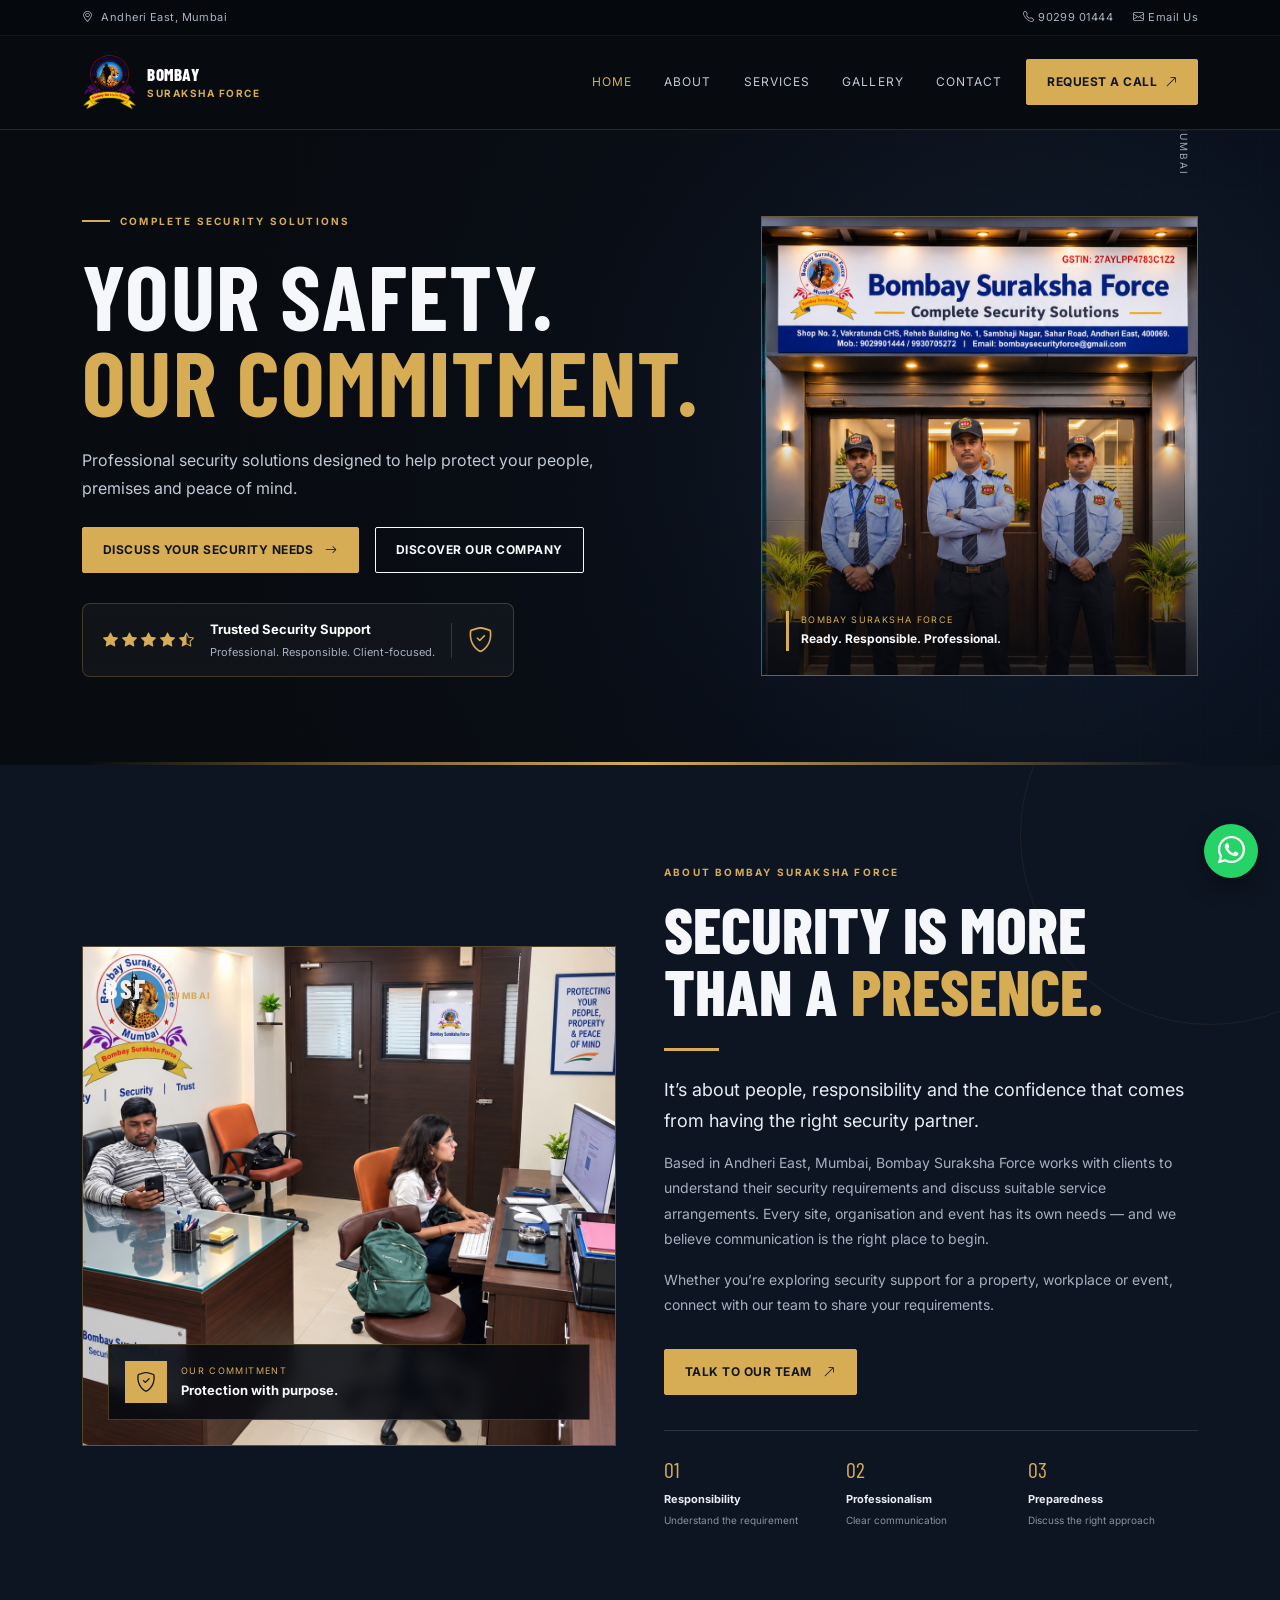
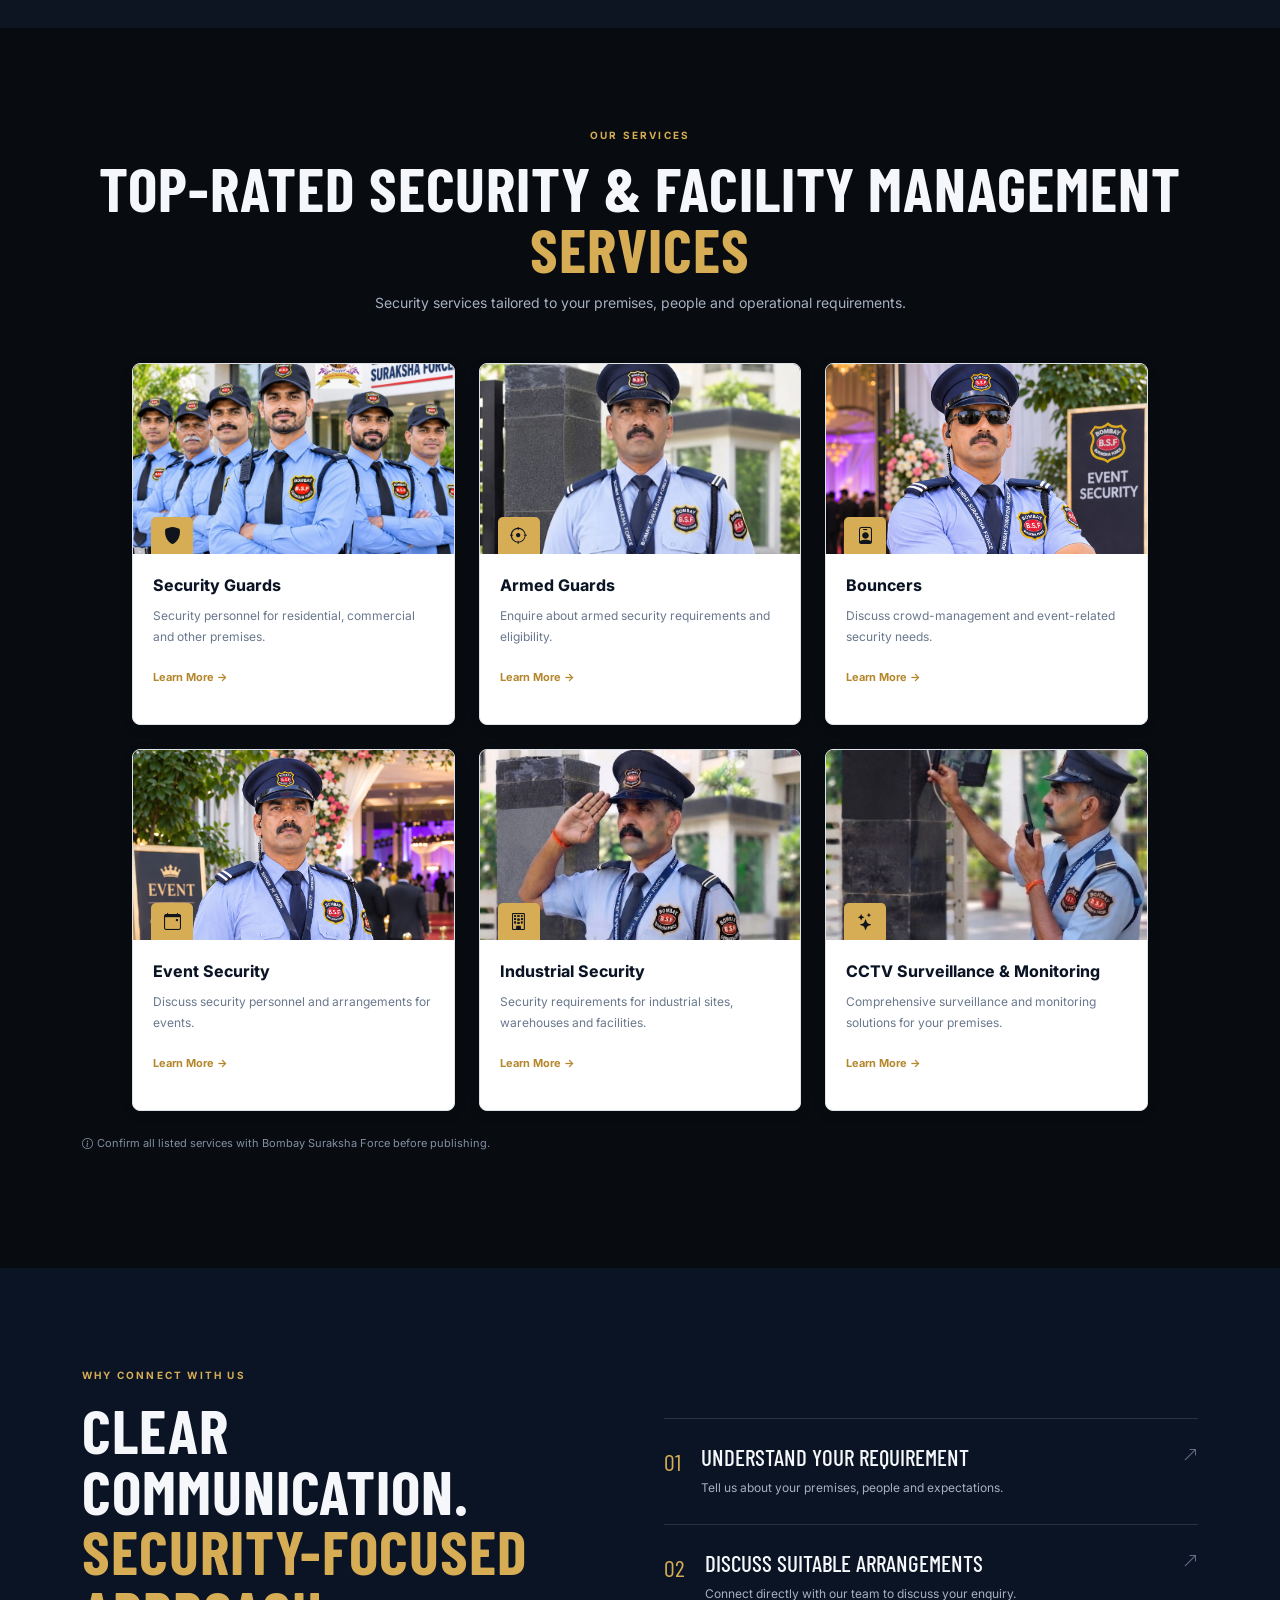
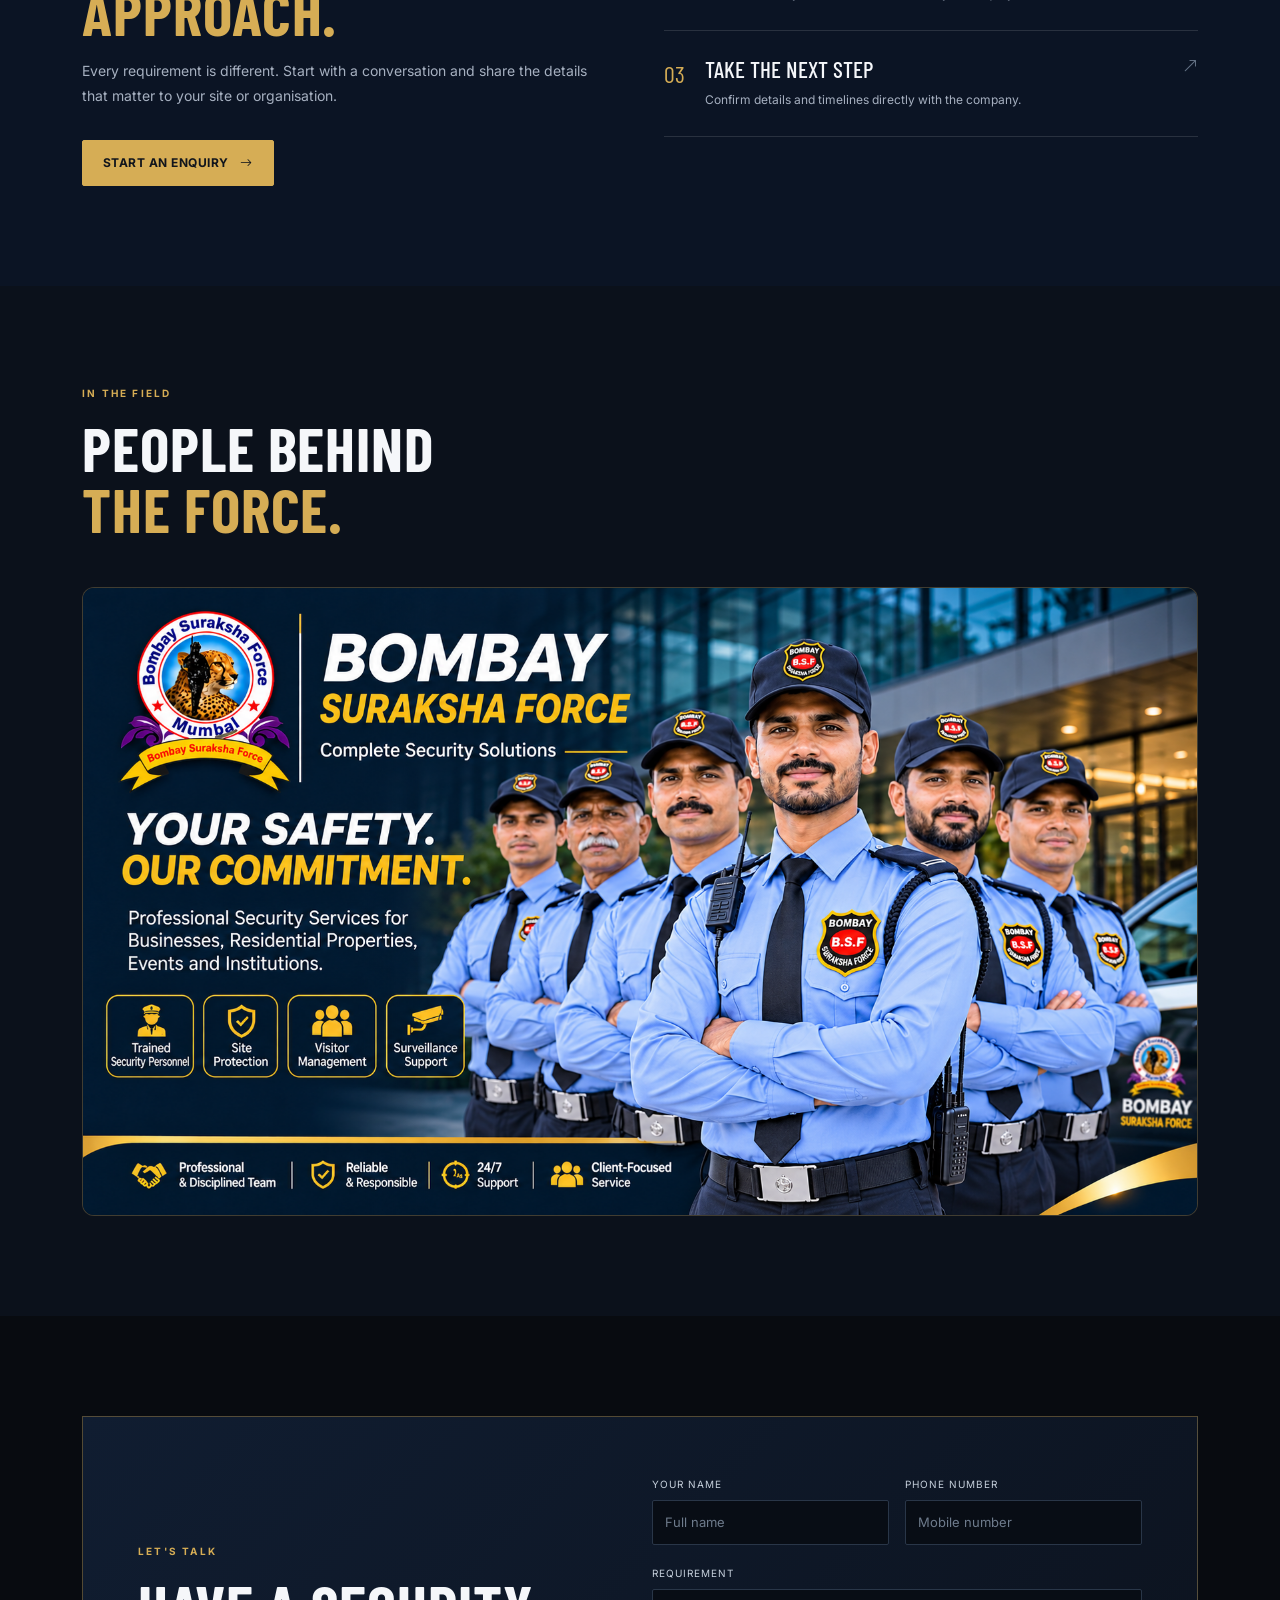
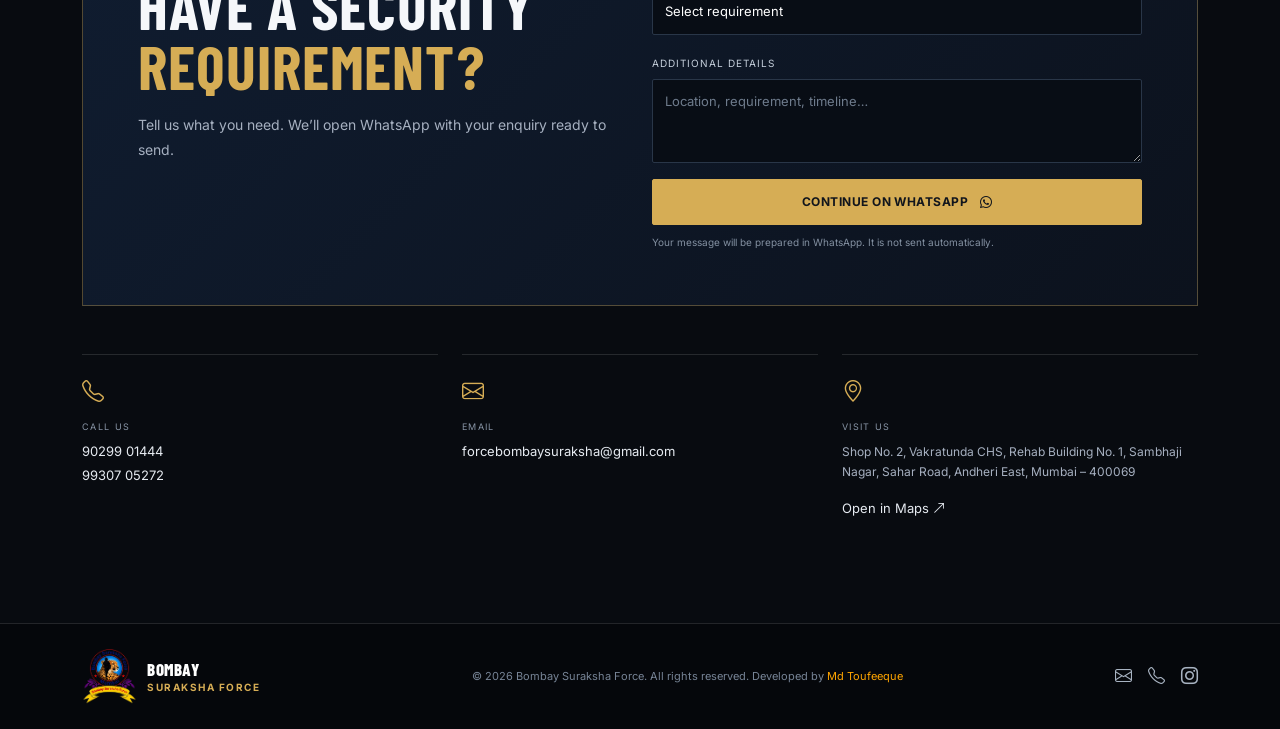
==== index.html @ 69c133ab "Initial website upload" ====
<!DOCTYPE html>
<html lang="en">

<head>
  <meta charset="UTF-8">
  <meta name="viewport" content="width=device-width, initial-scale=1.0">
  <title>Bombay Suraksha Force | Complete Security Solutions</title>
  <meta name="description"
    content="Bombay Suraksha Force provides security solutions in Mumbai. Contact our team for security service enquiries.">
  <meta name="theme-color" content="#0b1424">

  <!-- Website Favicon / Browser Tab Icon -->
  <link rel="icon" type="image/png" href="assest/logo.png">
  <link rel="apple-touch-icon" href="assest/logo.png">

  <link rel="preconnect" href="https://fonts.googleapis.com">
  <link rel="preconnect" href="https://fonts.gstatic.com" crossorigin>
  <link
    href="https://fonts.googleapis.com/css2?family=Barlow+Condensed:wght@500;600;700;800&family=Inter:wght@400;500;600;700&display=swap"
    rel="stylesheet">
  <link href="https://cdn.jsdelivr.net/npm/bootstrap@5.3.3/dist/css/bootstrap.min.css" rel="stylesheet">
  <link href="https://cdn.jsdelivr.net/npm/bootstrap-icons@1.11.3/font/bootstrap-icons.min.css" rel="stylesheet">
  <link rel="stylesheet" href="css/style.css">
</head>

<body>
  <div class="topbar">
    <div class="container d-flex justify-content-between align-items-center flex-wrap gap-2">
      <span><i class="bi bi-geo-alt me-2"></i>Andheri East, Mumbai</span>
      <div class="topbar-links">
        <a href="tel:9029901444"><i class="bi bi-telephone me-1"></i>90299 01444</a>
        <a href="mailto:forcebombaysuraksha@gmail.com"><i class="bi bi-envelope me-1"></i>Email Us</a>
      </div>
    </div>
  </div>

  <nav class="navbar navbar-expand-lg navbar-dark main-nav sticky-top">
    <div class="container">
      <a class="navbar-brand brand-lockup" href="index.html">
        <img src="assest/logo.png" alt="Bombay Suraksha Force Logo" class="brand-logo">

        <span class="brand-text">
          <strong>BOMBAY</strong>
          <small>SURAKSHA FORCE</small>
        </span>
      </a>
      <button class="navbar-toggler" type="button" data-bs-toggle="collapse" data-bs-target="#mainNav"
        aria-controls="mainNav" aria-expanded="false" aria-label="Toggle navigation">
        <span class="navbar-toggler-icon"></span>
      </button>
      <div class="collapse navbar-collapse" id="mainNav">
        <ul class="navbar-nav ms-auto align-items-lg-center gap-lg-3">
          <li class="nav-item"><a class="nav-link active" href="index.html">Home</a></li>
          <li class="nav-item"><a class="nav-link" href="#about">About</a></li>
          <li class="nav-item"><a class="nav-link" href="#services">Services</a></li>
          <li class="nav-item"><a class="nav-link" href="#gallery">Gallery</a></li>
          <li class="nav-item"><a class="nav-link" href="#contact">Contact</a></li>
          <li class="nav-item"><a class="btn btn-gold btn-sm nav-cta" href="#contact">Request a Call <i
                class="bi bi-arrow-up-right ms-1"></i></a></li>
        </ul>
      </div>
    </div>
  </nav>

  <main>
    <section class="hero-section">
      <div class="hero-overlay"></div>
      <div class="container position-relative">
        <div class="row align-items-center min-vh-hero g-5">
          <div class="col-lg-7">
            <div class="eyebrow"><span></span> COMPLETE SECURITY SOLUTIONS</div>
            <h1>Your Safety.<br><span>Our Commitment.</span></h1>
            <p class="hero-copy">Professional security solutions designed to help protect your people, premises and
              peace of mind.</p>
            <div class="d-flex flex-wrap gap-3 mt-4">
              <a class="btn btn-gold btn-lg" href="#contact">Discuss Your Security Needs <i
                  class="bi bi-arrow-right ms-2"></i></a>
              <a class="btn btn-outline-light btn-lg" href="#about">Discover Our Company</a>
            </div>
            <!-- <div class="hero-trust mt-5">
              <div class="trust-icon"><i class="bi bi-shield-check"></i></div>
              <div><strong>Security starts with the right team.</strong><small>Connect with Bombay Suraksha
                  Force.</small></div>
            </div> -->

            <!-- TRUST / RATING SECTION -->
            <div class="hero-rating-section">

              <div class="rating-stars" aria-label="Customer rating">
                <i class="bi bi-star-fill"></i>
                <i class="bi bi-star-fill"></i>
                <i class="bi bi-star-fill"></i>
                <i class="bi bi-star-fill"></i>
                <i class="bi bi-star-half"></i>
                <!-- <i class="bi bi-star-fill"></i> -->
              </div>

              <div class="rating-content">
                <strong>Trusted Security Support</strong>
                <span>Professional. Responsible. Client-focused.</span>
              </div>

              <div class="rating-divider"></div>

              <div class="rating-icon">
                <i class="bi bi-shield-check"></i>
              </div>

            </div>
          </div>
          <div class="col-lg-5">
            <div class="hero-image-frame">

              <img src="assest/hero3.png" alt="Bombay Suraksha Force security personnel"
                onerror="this.style.display='none';this.parentElement.classList.add('image-placeholder');">

              <div class="image-placeholder-content">
                <i class="bi bi-shield-lock"></i>
                <span>ADD COMPANY HERO PHOTO</span>
                <small>images/hero-security.jpg</small>
              </div>

              <div class="hero-image-caption">
                <span class="caption-line"></span>

                <div>
                  <small>BOMBAY SURAKSHA FORCE</small>
                  <strong>Ready. Responsible. Professional.</strong>
                </div>
              </div>

            </div>

            <div class="hero-corner-label">
              BSF <span>•</span> MUMBAI
            </div>
          </div>
        </div>
        <div class="hero-bottom-line"></div>



    </section>


    <!-- ABOUT SECTION -->
    <section class="about-premium-section section-pad" id="about">
      <div class="container">
        <div class="row align-items-center g-5">

          <!-- LEFT: COMPANY IMAGE -->
          <div class="col-lg-6">
            <div class="about-visual-wrap">

              <img class="about-main-photo" src="assest/team-01.jpg.jpeg" alt="Bombay Suraksha Force Security Team">

              <div class="about-image-fallback">
                <i class="bi bi-shield-lock"></i>
                <span>ADD COMPANY PHOTO</span>
                <small>images/about-team.jpg</small>
              </div>

              <div class="about-photo-label">
                <span class="label-icon">
                  <i class="bi bi-shield-check"></i>
                </span>

                <div>
                  <small>OUR COMMITMENT</small>
                  <strong>Protection with purpose.</strong>
                </div>
              </div>

              <div class="about-outline-mark">
                BSF <span>/ MUMBAI</span>
              </div>

            </div>
          </div>

          <!-- RIGHT: ABOUT CONTENT -->
          <div class="col-lg-6">

            <div class="section-kicker">
              ABOUT BOMBAY SURAKSHA FORCE
            </div>

            <h2 class="about-heading">
              Security is more<br>
              than a <span>presence.</span>
            </h2>

            <div class="gold-rule"></div>

            <p class="about-lead">
              It’s about people, responsibility and the confidence
              that comes from having the right security partner.
            </p>

            <p class="muted-copy">
              Based in Andheri East, Mumbai, Bombay Suraksha Force
              works with clients to understand their security
              requirements and discuss suitable service arrangements.
              Every site, organisation and event has its own needs —
              and we believe communication is the right place to begin.
            </p>

            <p class="muted-copy">
              Whether you’re exploring security support for a property,
              workplace or event, connect with our team to share
              your requirements.
            </p>

            <a href="#contact" class="btn btn-gold mt-3">
              Talk to Our Team
              <i class="bi bi-arrow-up-right ms-2"></i>
            </a>

            <!-- BRAND VALUES -->
            <div class="about-values-row">

              <div>
                <span>01</span>
                <strong>Responsibility</strong>
                <small>Understand the requirement</small>
              </div>

              <div>
                <span>02</span>
                <strong>Professionalism</strong>
                <small>Clear communication</small>
              </div>

              <div>
                <span>03</span>
                <strong>Preparedness</strong>
                <small>Discuss the right approach</small>
              </div>

            </div>

          </div>
        </div>
      </div>
    </section>


    <section class="services-section section-pad" id="services">
      <div class="container">
        <div class="services-heading text-center">
          <div class="section-kicker justify-content-center">OUR SERVICES</div>
          <h2 class="section-title">Top-Rated Security &amp; Facility Management<br><span>Services</span></h2>
          <p class="muted-copy mx-auto">Security services tailored to your premises, people and operational
            requirements.</p>
        </div>
        <!-- Confirm these service offerings with the client before publishing. -->
        <div class="row g-4 mt-4 services-grid">
          <div class="col-sm-6 col-lg-4">
            <article class="service-showcase-card">
              <div class="service-photo"><img src="assest/Security Guard.jpeg" alt="Security Guards"
                  onerror="this.style.display='none';this.parentElement.classList.add('service-photo-placeholder')"><span
                  class="service-photo-fallback"><i class="bi bi-shield-check"></i></span><span
                  class="service-photo-icon"><i class="bi bi-shield-fill"></i></span></div>
              <div class="service-card-body">
                <h3>Security Guards</h3>
                <p>Security personnel for residential, commercial and other premises.</p><a href="#contact">Learn More
                  →</a>
              </div>
            </article>
          </div>
          <div class="col-sm-6 col-lg-4">
            <article class="service-showcase-card">
              <div class="service-photo"><img src="assest/Army.jpeg" alt="Armed Guards"
                  onerror="this.style.display='none';this.parentElement.classList.add('service-photo-placeholder')"><span
                  class="service-photo-fallback"><i class="bi bi-crosshair"></i></span><span
                  class="service-photo-icon"><i class="bi bi-crosshair"></i></span></div>
              <div class="service-card-body">
                <h3>Armed Guards</h3>
                <p>Enquire about armed security requirements and eligibility.</p><a href="#contact">Learn More →</a>
              </div>
            </article>
          </div>
          <div class="col-sm-6 col-lg-4">
            <article class="service-showcase-card">
              <div class="service-photo"><img src="assest/Bouncer.png" alt="Bouncers"
                  onerror="this.style.display='none';this.parentElement.classList.add('service-photo-placeholder')"><span
                  class="service-photo-fallback"><i class="bi bi-person-badge"></i></span><span
                  class="service-photo-icon"><i class="bi bi-person-badge"></i></span></div>
              <div class="service-card-body">
                <h3>Bouncers</h3>
                <p>Discuss crowd-management and event-related security needs.</p><a href="#contact">Learn More →</a>
              </div>
            </article>
          </div>
          <div class="col-sm-6 col-lg-4">
            <article class="service-showcase-card">
              <div class="service-photo"><img src="assest/Event01.png" alt="Event Security"
                  onerror="this.style.display='none';this.parentElement.classList.add('service-photo-placeholder')"><span
                  class="service-photo-fallback"><i class="bi bi-calendar-event"></i></span><span
                  class="service-photo-icon"><i class="bi bi-calendar-event"></i></span></div>
              <div class="service-card-body">
                <h3>Event Security</h3>
                <p>Discuss security personnel and arrangements for events.</p><a href="#contact">Learn More →</a>
              </div>
            </article>
          </div>
          <div class="col-sm-6 col-lg-4">
            <article class="service-showcase-card">
              <div class="service-photo"><img src="assest/Alert Security Guard at Industrial Plant.jpeg"
                  alt="Industrial Security"
                  onerror="this.style.display='none';this.parentElement.classList.add('service-photo-placeholder')"><span
                  class="service-photo-fallback"><i class="bi bi-building-gear"></i></span><span
                  class="service-photo-icon"><i class="bi bi-building"></i></span></div>
              <div class="service-card-body">
                <h3>Industrial Security</h3>
                <p>Security requirements for industrial sites, warehouses and facilities.</p><a href="#contact">Learn
                  More →</a>
              </div>
            </article>
          </div>
          <div class="col-sm-6 col-lg-4">
            <article class="service-showcase-card">
              <div class="service-photo"><img src="assest/Bombay Suraksha CCTV Control Room.jpeg"
                  alt="CCTV Surveillance & Monitoring"
                  onerror="this.style.display='none';this.parentElement.classList.add('service-photo-placeholder')"><span
                  class="service-photo-fallback"><i class="bi bi-stars"></i></span><span class="service-photo-icon"><i
                    class="bi bi-stars"></i></span></div>
              <div class="service-card-body">
                <h3>CCTV Surveillance & Monitoring</h3>
                <p>Comprehensive surveillance and monitoring solutions for your premises.</p><a href="#contact">Learn
                  More →</a>
              </div>
            </article>
          </div>
        </div>
        <p class="service-disclaimer mt-4"><i class="bi bi-info-circle me-1"></i>Confirm all listed services with Bombay
          Suraksha Force before publishing.</p>
      </div>
    </section>

    <section class="why-section section-pad">
      <div class="container">
        <div class="row g-5 align-items-center">
          <div class="col-lg-6">
            <div class="section-kicker">WHY CONNECT WITH US</div>
            <h2 class="section-title">Clear communication.<br><span>Security-focused approach.</span></h2>
            <p class="muted-copy mt-3">Every requirement is different. Start with a conversation and share the details
              that matter to your site or organisation.</p>
            <a class="btn btn-gold mt-3" href="#contact">Start an Enquiry <i class="bi bi-arrow-right ms-2"></i></a>
          </div>
          <div class="col-lg-6">
            <div class="why-list">
              <div class="why-item"><span>01</span>
                <div>
                  <h3>Understand your requirement</h3>
                  <p>Tell us about your premises, people and expectations.</p>
                </div><i class="bi bi-arrow-up-right"></i>
              </div>
              <div class="why-item"><span>02</span>
                <div>
                  <h3>Discuss suitable arrangements</h3>
                  <p>Connect directly with our team to discuss your enquiry.</p>
                </div><i class="bi bi-arrow-up-right"></i>
              </div>
              <div class="why-item"><span>03</span>
                <div>
                  <h3>Take the next step</h3>
                  <p>Confirm details and timelines directly with the company.</p>
                </div><i class="bi bi-arrow-up-right"></i>
              </div>
            </div>
          </div>
        </div>
      </div>
    </section>


    <section class="gallery-section section-pad" id="gallery">
      <div class="container">

        <div class="section-heading-row">
          <div>
            <div class="section-kicker">IN THE FIELD</div>
            <h2 class="section-title">
              People behind<br>
              <span>the force.</span>
            </h2>
          </div>

          <!-- <p class="muted-copy heading-side-copy">
        Professional security personnel, our workplace,
        and the team dedicated to protecting your premises.
      </p> -->
        </div>

        <div class="row g-3 gallery-grid mt-3">

          <!-- Staff / Team Photo -->
          <div class="col-12">
            <div class="gallery-image tall">
              <img src="assest/Bombay Suraksha Force Security Banner.png" alt="Bombay Suraksha Force Security Team">
            </div>
          </div>
          <!-- Office Photo -->
          <!-- <div class="col-md-6">
        <div class="row g-3 h-100">

          <div class="col-12">
            <div class="gallery-image">
              <img src="images/office.jpg"
                   alt="Bombay Suraksha Force office">
            </div>
          </div>

          <!-- Field / Event Photo -->
          <!-- <div class="col-12">
            <div class="gallery-image">
              <img src="images/field-01.jpg"
                   alt="Security personnel on duty">
            </div>
          </div> -->

        </div>
      </div>

      </div>
      </div>
    </section>


    <section class="contact-cta section-pad" id="contact">
      <div class="container">
        <div class="contact-panel">
          <div class="row g-4 align-items-center">
            <div class="col-lg-6">
              <div class="section-kicker">LET'S TALK</div>
              <h2 class="section-title">Have a security<br><span>requirement?</span></h2>
              <p class="muted-copy">Tell us what you need. We’ll open WhatsApp with your enquiry ready to send.</p>
            </div>
            <div class="col-lg-6">
              <form id="enquiryForm" class="enquiry-form">
                <div class="row g-3">
                  <div class="col-md-6"><label for="name" class="form-label">Your name</label><input
                      class="form-control" id="name" name="name" placeholder="Full name" required></div>
                  <div class="col-md-6"><label for="phone" class="form-label">Phone number</label><input
                      class="form-control" id="phone" name="phone" type="tel" placeholder="Mobile number" required>
                  </div>
                  <div class="col-12"><label for="service" class="form-label">Requirement</label><select
                      class="form-select" id="service" name="service" required>
                      <option value="">Select requirement</option>
                      <option>Premises Security</option>
                      <option>Personnel Deployment</option>
                      <option>Security Guards</option>
                      <option>Armed Guards</option>
                      <option>Bouncers</option>
                      <option>Event Security</option>
                      <option>Industrial Security</option>
                      <option>CCTV Surveillance & Monitoring</option>
                      <option>Other / Not sure</option>
                    </select></div>
                  <div class="col-12"><label for="message" class="form-label">Additional details</label><textarea
                      class="form-control" id="message" name="message" rows="3"
                      placeholder="Location, requirement, timeline…"></textarea></div>
                  <div class="col-12"><button type="submit" class="btn btn-gold w-100">Continue on WhatsApp <i
                        class="bi bi-whatsapp ms-2"></i></button><small class="form-note">Your message will be prepared
                      in WhatsApp. It is not sent automatically.</small></div>
                </div>
              </form>
            </div>
          </div>
        </div>
        <div class="contact-details row g-4 mt-4">
          <div class="col-md-4">
            <div class="contact-detail"><i class="bi bi-telephone"></i><small>CALL US</small><a
                href="tel:9029901444">90299 01444</a><a href="tel:9930705272">99307 05272</a></div>
          </div>
          <div class="col-md-4">
            <div class="contact-detail"><i class="bi bi-envelope"></i><small>EMAIL</small><a
                href="mailto:forcebombaysuraksha@gmail.com">forcebombaysuraksha@gmail.com</a></div>
          </div>
          <div class="col-md-4">
            <div class="contact-detail"><i class="bi bi-geo-alt"></i><small>VISIT US</small>
              <p>Shop No. 2, Vakratunda CHS, Rehab Building No. 1, Sambhaji Nagar, Sahar Road, Andheri East, Mumbai –
                400069</p><a target="_blank" rel="noopener"
                href="https://www.google.com/maps/search/?api=1&query=Shop%20No.%202%2C%20Vakratunda%20CHS%2C%20Sambhaji%20Nagar%2C%20Sahar%20Road%2C%20Andheri%20East%2C%20Mumbai%20400069">Open
                in Maps <i class="bi bi-arrow-up-right"></i></a>
            </div>
          </div>
        </div>
      </div>
    </section>
  </main>

  <footer class="site-footer">
    <div class="container d-flex flex-column flex-md-row justify-content-between gap-3 align-items-md-center">
      <!-- <a class="navbar-brand brand-lockup" href="index.html"><span class="brand-mark"><i
            class="bi bi-shield-shaded"></i></span><span><strong>BOMBAY</strong><small>SURAKSHA FORCE</small></span></a> -->
      <a class="navbar-brand brand-lockup" href="index.html">
        <img src="assest/logo.png" alt="Bombay Suraksha Force Logo" class="brand-logo">

        <span class="brand-text">
          <strong>BOMBAY</strong>
          <small>SURAKSHA FORCE</small>
        </span>
      </a>
      <p>© <span id="year"></span> Bombay Suraksha Force. All rights reserved. Developed by <a href="tel:8982701172"
          target="_blank" rel="noopener" aria-label="Visit our website" style="color: orange;">Md Toufeeque</a></p>
      <div class="footer-links"><a href="mailto:forcebombaysuraksha@gmail.com" aria-label="Email"><i
            class="bi bi-envelope"></i></a><a href="tel:9029901444" aria-label="Call"><i
            class="bi bi-telephone"></i></a><a id="instagramLink" href="https://www.instagram.com/forcebombaysuraksha/"
          target="_blank" rel="noopener" aria-label="Instagram"><i class="bi bi-instagram"></i></a></div>
    </div>
  </footer>

  <a class="floating-whatsapp" id="floatingWhatsapp" href="#" target="_blank" rel="noopener"
    aria-label="Chat on WhatsApp"><i class="bi bi-whatsapp"></i></a>
  <script src="https://cdn.jsdelivr.net/npm/bootstrap@5.3.3/dist/js/bootstrap.bundle.min.js"></script>
  <script src="js/script.js"></script>
</body>

</html>
---- css/style.css ----
/* Bombay Suraksha Force — premium static frontend */
:root {
  --navy: #0b1424;
  --navy2: #101d31;
  --black: #080b10;
  --gold: #d6ad55;
  --gold2: #e7c777;
  --white: #f5f7fa;
  --muted: #a6b0c0;
  --line: rgba(255, 255, 255, 0.12);
}
* {
  box-sizing: border-box;
}
html {
  scroll-behavior: smooth;
  scroll-padding-top: 90px;
}
body {
  margin: 0;
  background: var(--black);
  color: var(--white);
  font-family: Inter, Arial, sans-serif;
  font-size: 15px;
}
a {
  text-decoration: none;
  color: inherit;
}
.topbar {
  background: #05080d;
  color: #aab4c3;
  font-size: 11px;
  letter-spacing: 0.04em;
  padding: 9px 0;
  border-bottom: 1px solid rgba(255, 255, 255, 0.06);
}
.topbar-links {
  display: flex;
  gap: 20px;
}
.topbar a:hover {
  color: var(--gold);
}
.main-nav {
  background: rgba(8, 11, 16, 0.96);
  backdrop-filter: blur(12px);
  border-bottom: 1px solid var(--line);
  padding: 14px 0;
}
.brand-lockup {
  display: flex;
  align-items: center;
  gap: 10px;
  color: white !important;
  line-height: 1;
}
.brand-mark {
  display: grid;
  place-items: center;
  width: 39px;
  height: 39px;
  border: 1px solid var(--gold);
  color: var(--gold);
  font-size: 22px;
}
.brand-lockup strong {
  display: block;
  font-family: "Barlow Condensed", sans-serif;
  font-size: 23px;
  letter-spacing: 0.08em;
}
.brand-lockup small {
  display: block;
  color: var(--gold);
  font-size: 9px;
  letter-spacing: 0.24em;
  margin-top: 4px;
}
.navbar-nav .nav-link {
  font-size: 12px;
  text-transform: uppercase;
  letter-spacing: 0.09em;
  color: #c2cad5;
  padding: 10px;
}
.navbar-nav .nav-link:hover,
.navbar-nav .nav-link.active {
  color: var(--gold);
}
.btn {
  border-radius: 2px;
  font-weight: 700;
  font-size: 12px;
  letter-spacing: 0.04em;
  text-transform: uppercase;
  padding: 13px 20px;
  transition: 0.25s;
}
.btn-gold {
  background: var(--gold);
  border: 1px solid var(--gold);
  color: #11151c;
}
.btn-gold:hover {
  background: var(--gold2);
  border-color: var(--gold2);
  color: #111;
}
.btn-outline-light {
  border-radius: 2px;
  font-size: 12px;
}
.hero-section {
  position: relative;
  overflow: hidden;
  background: radial-gradient(
    circle at 75% 45%,
    #1c2c42 0,
    #0b1424 38%,
    #080b10 72%
  );
}
.hero-section:before {
  content: "";
  position: absolute;
  inset: 0;
  background: linear-gradient(
    110deg,
    rgba(8, 11, 16, 0.96) 0%,
    rgba(8, 11, 16, 0.6) 54%,
    rgba(8, 11, 16, 0.12) 100%
  );
  z-index: 1;
}
.hero-overlay {
  position: absolute;
  inset: 0;
  background-image:
    linear-gradient(rgba(255, 255, 255, 0.025) 1px, transparent 1px),
    linear-gradient(90deg, rgba(255, 255, 255, 0.025) 1px, transparent 1px);
  background-size: 60px 60px;
  opacity: 0.5;
}
.min-vh-hero {
  min-height: 680px;
  padding-top: 70px;
  padding-bottom: 70px;
}
.hero-section .container {
  z-index: 2;
}
.eyebrow,
.section-kicker {
  display: flex;
  align-items: center;
  gap: 10px;
  color: var(--gold);
  font-size: 10px;
  font-weight: 700;
  letter-spacing: 0.22em;
  text-transform: uppercase;
}
.eyebrow span {
  display: inline-block;
  width: 28px;
  height: 2px;
  background: var(--gold);
}
h1,
.section-title {
  font-family: "Barlow Condensed", Impact, sans-serif;
  font-weight: 700;
  text-transform: uppercase;
  letter-spacing: 0.015em;
}
h1 {
  font-size: clamp(54px, 7.2vw, 92px);
  line-height: 0.94;
  margin: 22px 0;
}
h1 span,
.section-title span {
  color: var(--gold);
}
.hero-copy {
  max-width: 520px;
  color: #c0cad7;
  line-height: 1.8;
  font-size: 16px;
}
.hero-trust {
  display: flex;
  align-items: center;
  gap: 14px;
}
.trust-icon {
  width: 44px;
  height: 44px;
  border: 1px solid rgba(214, 173, 85, 0.45);
  display: grid;
  place-items: center;
  color: var(--gold);
  font-size: 20px;
}
.hero-trust strong,
.hero-trust small {
  display: block;
}
.hero-trust strong {
  font-size: 12px;
}
.hero-trust small {
  color: var(--muted);
  font-size: 11px;
  margin-top: 4px;
}
.hero-image-frame {
  position: relative;
  min-height: 460px;
  border: 1px solid rgba(214, 173, 85, 0.45);
  background: linear-gradient(145deg, #17263b, #080b10);
  overflow: hidden;
}
.hero-image-frame img {
  position: absolute;
  width: 100%;
  height: 100%;
  object-fit: cover;
  inset: 0;
  z-index: 2;
}
.hero-image-frame:after {
  content: "";
  position: absolute;
  inset: 0;
  background: linear-gradient(0deg, rgba(5, 8, 13, 0.85), transparent 55%);
  z-index: 3;
  pointer-events: none;
}
.image-placeholder-content {
  position: absolute;
  inset: 0;
  display: flex;
  align-items: center;
  justify-content: center;
  flex-direction: column;
  gap: 12px;
  color: var(--gold);
  z-index: 1;
}
.image-placeholder-content i {
  font-size: 54px;
}
.image-placeholder-content span {
  font-size: 11px;
  letter-spacing: 0.15em;
  font-weight: 700;
}
.image-placeholder-content small {
  color: #8290a3;
  font-size: 10px;
}
.hero-image-frame:not(.image-placeholder) .image-placeholder-content {
  display: none;
}
.hero-image-caption {
  position: absolute;
  z-index: 4;
  bottom: 24px;
  left: 24px;
  display: flex;
  gap: 12px;
  align-items: center;
}
.caption-line {
  width: 3px;
  height: 40px;
  background: var(--gold);
}
.hero-image-caption small,
.hero-image-caption strong {
  display: block;
}
.hero-image-caption small {
  font-size: 9px;
  letter-spacing: 0.15em;
  color: var(--gold);
}
.hero-image-caption strong {
  font-size: 12px;
  margin-top: 4px;
}
.hero-corner-label {
  position: absolute;
  right: -30px;
  top: 30px;
  transform: rotate(90deg);
  font-size: 10px;
  letter-spacing: 0.2em;
  color: #9ba8b8;
}
.hero-corner-label span {
  color: var(--gold);
  margin: 0 8px;
}
.hero-bottom-line {
  height: 3px;
  background: linear-gradient(90deg, transparent, var(--gold), transparent);
}
.section-pad {
  padding: 100px 0;
}
.intro-section {
  background: #0d1522;
}
.section-title {
  font-size: clamp(38px, 5vw, 62px);
  line-height: 0.98;
  margin: 16px 0;
}
.gold-rule {
  width: 55px;
  height: 3px;
  background: var(--gold);
  margin-top: 25px;
}
.intro-text {
  font-size: 19px;
  line-height: 1.8;
  color: #e8edf3;
}
.muted-copy {
  color: var(--muted);
  line-height: 1.8;
  font-size: 14px;
}
.text-link {
  display: inline-flex;
  gap: 10px;
  align-items: center;
  color: var(--gold);
  font-size: 12px;
  font-weight: 700;
  text-transform: uppercase;
  letter-spacing: 0.08em;
  margin-top: 12px;
}
.services-section {
  background: var(--black);
}
.section-heading-row {
  display: flex;
  justify-content: space-between;
  align-items: end;
  gap: 30px;
}
.heading-side-copy {
  max-width: 360px;
  margin-bottom: 8px;
}
.service-card {
  position: relative;
  min-height: 280px;
  padding: 32px;
  background: linear-gradient(145deg, #111c2c, #0b111b);
  border: 1px solid var(--line);
  transition:
    transform 0.25s,
    border-color 0.25s;
}
.service-card:hover {
  transform: translateY(-5px);
  border-color: rgba(214, 173, 85, 0.65);
}
.service-number {
  position: absolute;
  right: 25px;
  top: 22px;
  font-family: "Barlow Condensed";
  font-size: 28px;
  color: #465365;
}
.service-icon {
  font-size: 29px;
  color: var(--gold);
  margin: 12px 0 22px;
}
.service-card h3 {
  font-family: "Barlow Condensed";
  font-size: 25px;
  text-transform: uppercase;
}
.service-card p {
  font-size: 13px;
  color: var(--muted);
  line-height: 1.7;
  max-width: 270px;
}
.service-card > a {
  position: absolute;
  bottom: 25px;
  right: 25px;
  color: var(--gold);
}
.service-disclaimer {
  font-size: 11px;
  color: #8290a3;
  margin-top: 22px;
}
.why-section {
  background: var(--navy);
}
.why-list {
  border-top: 1px solid var(--line);
}
.why-item {
  display: flex;
  align-items: flex-start;
  gap: 20px;
  padding: 25px 0;
  border-bottom: 1px solid var(--line);
}
.why-item > span {
  font-family: "Barlow Condensed";
  color: var(--gold);
  font-size: 24px;
}
.why-item div {
  flex: 1;
}
.why-item h3 {
  font-family: "Barlow Condensed";
  font-size: 23px;
  text-transform: uppercase;
  margin: 0 0 7px;
}
.why-item p {
  font-size: 12px;
  color: var(--muted);
  margin: 0;
  line-height: 1.7;
}
.why-item > i {
  color: #657386;
}
.gallery-section {
  background: #0b111b;
}
.gallery-placeholder {
  min-height: 220px;
  display: flex;
  flex-direction: column;
  align-items: center;
  justify-content: center;
  gap: 9px;
  background: linear-gradient(135deg, #17253a, #0a1019);
  border: 1px dashed rgba(214, 173, 85, 0.35);
  color: var(--gold);
}
.gallery-placeholder.tall {
  min-height: 460px;
  height: 100%;
}
.gallery-placeholder i {
  font-size: 34px;
}
.gallery-placeholder strong {
  font-size: 10px;
  letter-spacing: 0.12em;
}
.gallery-placeholder small {
  font-size: 10px;
  color: #8b98a9;
}
.contact-cta {
  background: #080b10;
}
.contact-panel {
  padding: 55px;
  background: linear-gradient(135deg, #101d31, #0c121d);
  border: 1px solid rgba(214, 173, 85, 0.35);
}
.form-label {
  font-size: 10px;
  text-transform: uppercase;
  letter-spacing: 0.1em;
  color: #c5cfdb;
}
.form-control,
.form-select {
  background: #080d15;
  border: 1px solid #293648;
  border-radius: 2px;
  color: white;
  padding: 12px;
  font-size: 13px;
}
.form-control:focus,
.form-select:focus {
  background: #080d15;
  color: white;
  border-color: var(--gold);
  box-shadow: 0 0 0 0.15rem rgba(214, 173, 85, 0.12);
}
.form-control::placeholder {
  color: #6e7b8c;
}
.form-select option {
  background: #0b1424;
}
.form-note {
  display: block;
  color: #8390a1;
  font-size: 10px;
  margin-top: 10px;
}
.contact-detail {
  border-top: 1px solid var(--line);
  padding-top: 20px;
}
.contact-detail > i {
  display: block;
  color: var(--gold);
  font-size: 22px;
  margin-bottom: 12px;
}
.contact-detail small {
  display: block;
  color: #8996a7;
  font-size: 9px;
  letter-spacing: 0.15em;
  margin-bottom: 8px;
}
.contact-detail a {
  display: block;
  color: #e6ebf1;
  font-size: 13px;
  margin-bottom: 5px;
}
.contact-detail p {
  color: #a6b0c0;
  font-size: 12px;
  line-height: 1.7;
}
.contact-detail a:hover {
  color: var(--gold);
}
.site-footer {
  padding: 25px 0;
  background: #05070b;
  border-top: 1px solid var(--line);
}
.site-footer p {
  margin: 0;
  color: #778496;
  font-size: 11px;
}
.footer-links {
  display: flex;
  gap: 16px;
}
.footer-links a {
  color: #a8b3c2;
  font-size: 17px;
}
.footer-links a:hover {
  color: var(--gold);
}
.floating-whatsapp {
  position: fixed;
  right: 22px;
  bottom: 22px;
  z-index: 1000;
  width: 54px;
  height: 54px;
  border-radius: 50%;
  display: grid;
  place-items: center;
  background: #25d366;
  color: #fff;
  font-size: 27px;
  box-shadow: 0 8px 25px rgba(0, 0, 0, 0.35);
}
.floating-whatsapp:hover {
  color: white;
  transform: translateY(-3px);
}
@media (max-width: 991px) {
  .min-vh-hero {
    min-height: auto;
    padding: 70px 0;
  }
  .hero-image-frame {
    min-height: 380px;
  }
  .hero-corner-label {
    display: none;
  }
  .section-pad {
    padding: 75px 0;
  }
  .section-heading-row {
    align-items: flex-start;
    flex-direction: column;
  }
  .heading-side-copy {
    max-width: 600px;
  }
  .navbar-nav {
    padding-top: 15px;
  }
  .nav-cta {
    margin-top: 8px;
  }
}
@media (max-width: 575px) {
  .topbar {
    font-size: 10px;
  }
  .topbar .container {
    justify-content: center !important;
  }
  .topbar-links {
    gap: 12px;
  }
  .min-vh-hero {
    padding: 55px 0;
  }
  .hero-copy {
    font-size: 14px;
  }
  h1 {
    font-size: 58px;
  }
  .hero-image-frame {
    min-height: 300px;
  }
  .section-pad {
    padding: 60px 0;
  }
  .contact-panel {
    padding: 25px 18px;
  }
  .gallery-placeholder.tall {
    min-height: 280px;
  }
  .intro-text {
    font-size: 16px;
  }
  .btn-lg {
    font-size: 10px;
    padding: 12px 14px;
  }
}

/* Reference-inspired 6-card service showcase */
.services-heading .section-title {
  margin: 14px auto 12px;
}
.services-heading .muted-copy {
  max-width: 600px;
}
.services-grid {
  max-width: 1040px;
  margin-left: auto;
  margin-right: auto;
}
.service-showcase-card {
  height: 100%;
  overflow: hidden;
  background: #fff;
  color: #0b1424;
  border: 1px solid #dfe4eb;
  border-radius: 8px;
  box-shadow: 0 3px 12px rgba(0, 0, 0, 0.14);
  transition:
    transform 0.25s ease,
    box-shadow 0.25s ease;
}
.service-showcase-card:hover {
  transform: translateY(-5px);
  box-shadow: 0 12px 26px rgba(0, 0, 0, 0.24);
}
.service-photo {
  height: 190px;
  position: relative;
  overflow: hidden;
  background: linear-gradient(135deg, #243a56, #0b1424);
  display: flex;
  align-items: center;
  justify-content: center;
}
.service-photo img {
  position: absolute;
  inset: 0;
  width: 100%;
  height: 100%;
  object-fit: cover;
  z-index: 2;
  transition: transform 0.4s ease;
}
.service-showcase-card:hover .service-photo img {
  transform: scale(1.04);
}
.service-photo-placeholder .service-photo-fallback {
  display: flex;
}
.service-photo-fallback {
  display: none;
  color: rgba(214, 173, 85, 0.85);
  font-size: 50px;
}
.service-photo-icon {
  position: absolute;
  bottom: -1px;
  left: 18px;
  z-index: 3;
  width: 42px;
  height: 38px;
  background: var(--gold);
  color: #10151d;
  display: grid;
  place-items: center;
  font-size: 17px;
  border-radius: 5px 5px 0 0;
}
.service-card-body {
  padding: 22px 20px 20px;
  min-height: 170px;
}
.service-card-body h3 {
  font-family: Inter, Arial, sans-serif;
  font-size: 16px;
  font-weight: 750;
  text-transform: none;
  margin: 0 0 9px;
  color: #0b1424;
}
.service-card-body p {
  font-size: 12px;
  line-height: 1.75;
  color: #69788c;
  margin-bottom: 18px;
}
.service-card-body a {
  font-size: 11px;
  color: #b4872d;
  font-weight: 700;
}
@media (max-width: 575px) {
  .service-photo {
    height: 180px;
  }
  .service-card-body {
    min-height: unset;
  }
}

.gallery-image {
  width: 100%;
  height: 260px;
  overflow: hidden;
  border-radius: 10px;
  background: #101827;
  border: 1px solid rgba(212, 170, 80, 0.25);
}

.gallery-image.tall {
  height: 536px;
}

.gallery-image img {
  width: 100%;
  height: 100%;
  display: block;
  object-fit: cover;
  object-position: center;
  transition: transform 0.5s ease;
}

.gallery-image:hover img {
  transform: scale(1.04);
}

@media (max-width: 767px) {
  .gallery-image,
  .gallery-image.tall {
    height: 280px;
  }
}

/* ================================
   PREMIUM ABOUT SECTION
================================ */

.about-premium-section {
  background: #0d1522;
  position: relative;
  overflow: hidden;
}

.about-premium-section::before {
  content: "";
  position: absolute;
  right: -120px;
  top: -120px;
  width: 380px;
  height: 380px;
  border: 1px solid rgba(214, 173, 85, 0.08);
  border-radius: 50%;
  pointer-events: none;
}

/* Image container */

.about-visual-wrap {
  position: relative;
  min-height: 500px;
  background: linear-gradient(135deg, #1a2a40, #080b10);
  border: 1px solid rgba(214, 173, 85, 0.35);
  overflow: hidden;
}

.about-main-photo {
  position: absolute;
  inset: 0;
  width: 100%;
  height: 100%;
  object-fit: cover;
  z-index: 2;
}

.about-image-fallback {
  position: absolute;
  inset: 0;
  display: flex;
  align-items: center;
  justify-content: center;
  flex-direction: column;
  gap: 12px;
  color: #d6ad55;
}

.about-image-fallback i {
  font-size: 60px;
}

.about-image-fallback span {
  font-size: 10px;
  letter-spacing: 0.15em;
  font-weight: 700;
}

.about-image-fallback small {
  color: #8795a7;
  font-size: 10px;
}

/* Image caption */

.about-photo-label {
  position: absolute;
  z-index: 4;
  bottom: 25px;
  left: 25px;
  right: 25px;

  display: flex;
  align-items: center;
  gap: 14px;

  padding: 16px;
  background: rgba(6, 10, 16, 0.88);
  border: 1px solid rgba(214, 173, 85, 0.3);
  backdrop-filter: blur(8px);
}

.label-icon {
  display: grid;
  place-items: center;
  width: 42px;
  height: 42px;
  background: #d6ad55;
  color: #10151d;
  font-size: 20px;
}

.about-photo-label small,
.about-photo-label strong {
  display: block;
}

.about-photo-label small {
  font-size: 9px;
  letter-spacing: 0.15em;
  color: #d6ad55;
}

.about-photo-label strong {
  font-size: 13px;
  margin-top: 4px;
}

/* BSF image branding */

.about-outline-mark {
  position: absolute;
  z-index: 3;
  top: 22px;
  left: 22px;

  font-family: "Barlow Condensed", sans-serif;
  font-size: 26px;
  font-weight: 800;
  color: rgba(255, 255, 255, 0.9);
  letter-spacing: 0.1em;
}

.about-outline-mark span {
  font-family: Inter, sans-serif;
  font-size: 9px;
  color: #d6ad55;
  letter-spacing: 0.15em;
}

/* About typography */

.about-heading {
  font-family: "Barlow Condensed", sans-serif;
  font-size: clamp(42px, 5vw, 66px);
  line-height: 0.98;
  font-weight: 800;
  text-transform: uppercase;
  margin: 18px 0;
}

.about-heading span {
  color: #d6ad55;
}

.about-lead {
  font-size: 18px;
  line-height: 1.7;
  color: #e9edf3;
  margin: 24px 0 14px;
}

/* Three values */

.about-values-row {
  display: grid;
  grid-template-columns: repeat(3, 1fr);
  gap: 12px;

  margin-top: 35px;
  padding-top: 22px;
  border-top: 1px solid rgba(255, 255, 255, 0.12);
}

.about-values-row div {
  display: flex;
  flex-direction: column;
  gap: 5px;
}

.about-values-row span {
  font-family: "Barlow Condensed", sans-serif;
  font-size: 22px;
  color: #d6ad55;
}

.about-values-row strong {
  font-size: 11px;
  color: #e9edf3;
}

.about-values-row small {
  font-size: 10px;
  color: #8592a3;
  line-height: 1.5;
}

/* Mobile responsive */

@media (max-width: 767px) {
  .about-visual-wrap {
    min-height: 340px;
  }

  .about-values-row {
    grid-template-columns: 1fr;
    gap: 14px;
  }

  .about-values-row div {
    display: grid;
    grid-template-columns: 32px 1fr;
    align-items: center;
  }

  .about-values-row small {
    grid-column: 2;
  }

  .about-heading {
    font-size: 48px;
  }
}

/* ===================================
   PREMIUM ABOUT SECTION HOVER EFFECTS
=================================== */

/* About image zoom */
.about-visual-wrap {
  transition:
    transform 0.4s ease,
    box-shadow 0.4s ease;
}

.about-visual-wrap:hover {
  transform: translateY(-6px);
  box-shadow:
    0 20px 45px rgba(0, 0, 0, 0.35),
    0 0 20px rgba(214, 173, 85, 0.12);
}

.about-main-photo {
  transition: transform 0.7s ease;
}

.about-visual-wrap:hover .about-main-photo {
  transform: scale(1.06);
}

/* Gold border glow */
.about-visual-wrap::after {
  content: "";
  position: absolute;
  inset: 0;
  border: 1px solid transparent;
  pointer-events: none;
  transition: border-color 0.4s ease;
  z-index: 5;
}

.about-visual-wrap:hover::after {
  border-color: rgba(214, 173, 85, 0.8);
}

/* Values hover animation */
.about-values-row div {
  transition: transform 0.3s ease;
  cursor: default;
}

.about-values-row div:hover {
  transform: translateY(-5px);
}

.about-values-row div span {
  transition:
    color 0.3s ease,
    transform 0.3s ease;
}

.about-values-row div:hover span {
  color: #e7c777;
  transform: translateX(4px);
}

.about-values-row div strong {
  transition: color 0.3s ease;
}

.about-values-row div:hover strong {
  color: #d6ad55;
}

/* CTA button hover */
.about-premium-section .btn-gold {
  transition: all 0.3s ease;
}

.about-premium-section .btn-gold:hover {
  transform: translateY(-3px);
  box-shadow: 0 8px 22px rgba(214, 173, 85, 0.25);
}

.about-premium-section .btn-gold i {
  transition: transform 0.3s ease;
}

.about-premium-section .btn-gold:hover i {
  transform: translate(4px, -3px);
}

/* Reduced motion accessibility */
@media (prefers-reduced-motion: reduce) {
  .about-visual-wrap,
  .about-main-photo,
  .about-values-row div,
  .about-premium-section .btn-gold {
    transition: none;
  }
}

/* Navbar Logo */
.brand-lockup {
  display: flex;
  align-items: center;
  gap: 10px;
  text-decoration: none;
}

.brand-logo {
  width: 55px;
  height: 55px;
  object-fit: contain;
  flex-shrink: 0;
}

.brand-text {
  display: flex;
  flex-direction: column;
  line-height: 1.1;
}

.brand-text strong {
  color: #ffffff;
  font-size: 17px;
  font-weight: 800;
  letter-spacing: 0.5px;
}

.brand-text small {
  color: #d6ad55;
  font-size: 10px;
  font-weight: 700;
  letter-spacing: 1.5px;
}

/* Mobile navbar */
@media (max-width: 576px) {
  .brand-logo {
    width: 42px;
    height: 42px;
  }

  .brand-text strong {
    font-size: 14px;
  }

  .brand-text small {
    font-size: 8px;
  }
}

.gallery-image.tall {
  width: 100%;
  height: 100%; /* Banner height */
  overflow: hidden;
  border-radius: 12px;
}

.gallery-image.tall img {
  width: 100%;
  height: 100%;
  display: block;
  object-fit: cover;
  object-position: center;
}

@media (max-width: 768px) {
  .gallery-image.tall {
    height: 250px;
  }
}

/* HERO RATING / TRUST SECTION */

.hero-rating-section {
  display: flex;
  align-items: center;
  gap: 16px;

  margin-top: 30px;
  padding: 16px 20px;

  width: fit-content;
  max-width: 100%;

  background: rgba(255, 255, 255, 0.035);
  border: 1px solid rgba(214, 173, 85, 0.25);
  border-radius: 8px;

  transition: all 0.3s ease;
}

.hero-rating-section:hover {
  background: rgba(214, 173, 85, 0.07);
  border-color: #d6ad55;
  transform: translateY(-3px);
  box-shadow: 0 8px 25px rgba(214, 173, 85, 0.08);
}

.rating-stars {
  display: flex;
  gap: 4px;
  color: #d6ad55;
  font-size: 15px;
}

.rating-content {
  display: flex;
  flex-direction: column;
  gap: 4px;
}

.rating-content strong {
  color: #ffffff;
  font-size: 13px;
  font-weight: 700;
}

.rating-content span {
  color: #a6b0c0;
  font-size: 11px;
}

.rating-divider {
  height: 35px;
  width: 1px;
  background: rgba(255, 255, 255, 0.15);
}

.rating-icon {
  color: #d6ad55;
  font-size: 25px;
}

/* Mobile */

@media (max-width: 576px) {
  .hero-rating-section {
    gap: 10px;
    padding: 12px;
    width: 100%;
  }

  .rating-stars {
    font-size: 12px;
  }

  .rating-content strong {
    font-size: 11px;
  }

  .rating-content span {
    font-size: 9px;
  }

  .rating-icon {
    font-size: 20px;
  }
}

/* ==============================
   HERO IMAGE PREMIUM HOVER
============================== */

.hero-image-frame {
  position: relative;
  overflow: hidden;
  cursor: pointer;

  transition:
    transform 0.45s ease,
    box-shadow 0.45s ease,
    border-color 0.45s ease;
}

/* Frame lift + shadow */
.hero-image-frame:hover {
  transform: translateY(-8px);

  box-shadow:
    0 20px 45px rgba(0, 0, 0, 0.45),
    0 0 25px rgba(214, 173, 85, 0.18);

  border-color: #d6ad55;
}

/* Image smooth zoom */
.hero-image-frame img {
  transition:
    transform 0.7s ease,
    filter 0.5s ease;
}

.hero-image-frame:hover img {
  transform: scale(1.07);
  filter: brightness(1.08);
}

/* Caption animation */
.hero-image-caption {
  transition:
    background 0.4s ease,
    padding 0.4s ease;
}

.hero-image-frame:hover .hero-image-caption {
  background: rgba(5, 10, 18, 0.92);
  padding-left: 22px;
}

/* Gold caption line */
.hero-image-caption .caption-line {
  transition: transform 0.4s ease;
}

.hero-image-frame:hover .caption-line {
  transform: scaleY(1.15);
}

/* Corner label animation */
.hero-corner-label {
  transition:
    color 0.3s ease,
    transform 0.3s ease;
}

.hero-corner-label:hover {
  color: #d6ad55;
  transform: translateX(5px);
}

/* Mobile / accessibility */
@media (prefers-reduced-motion: reduce) {
  .hero-image-frame,
  .hero-image-frame img,
  .hero-image-caption,
  .hero-corner-label {
    transition: none;
  }
}
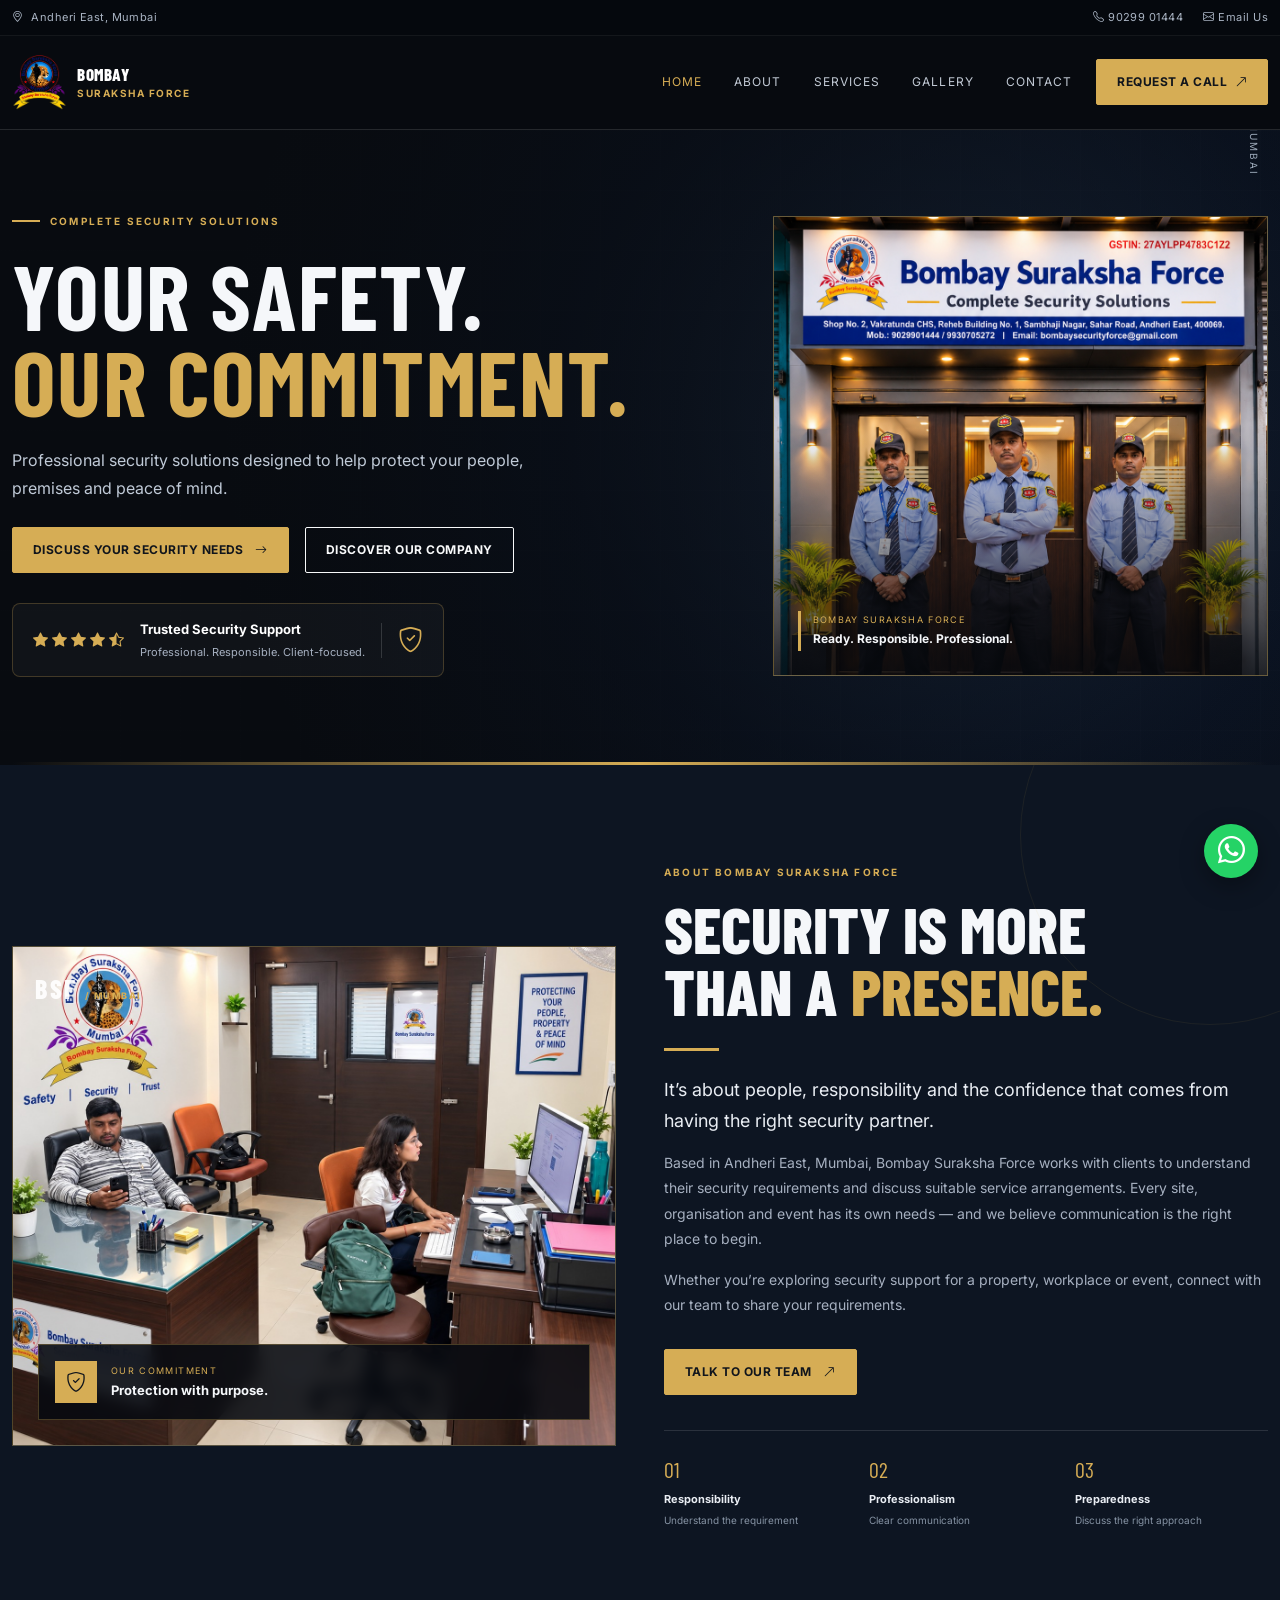
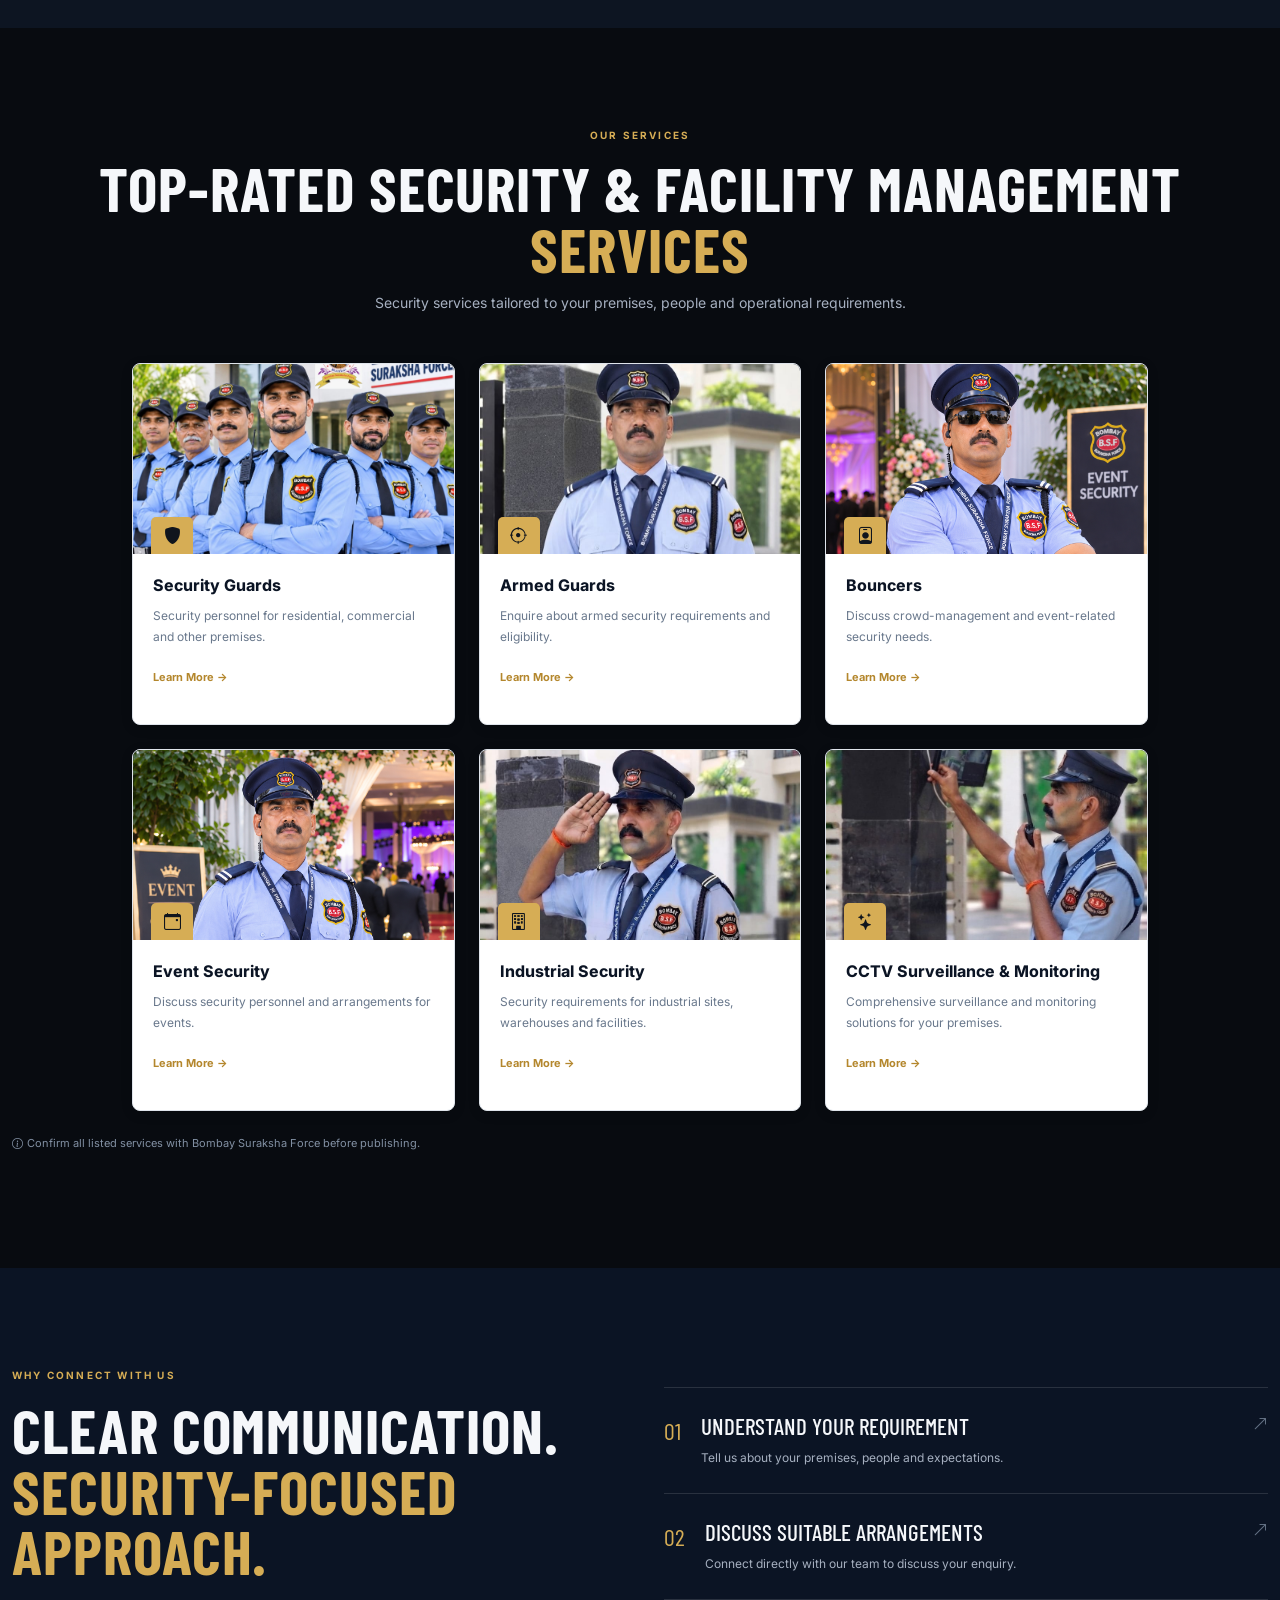
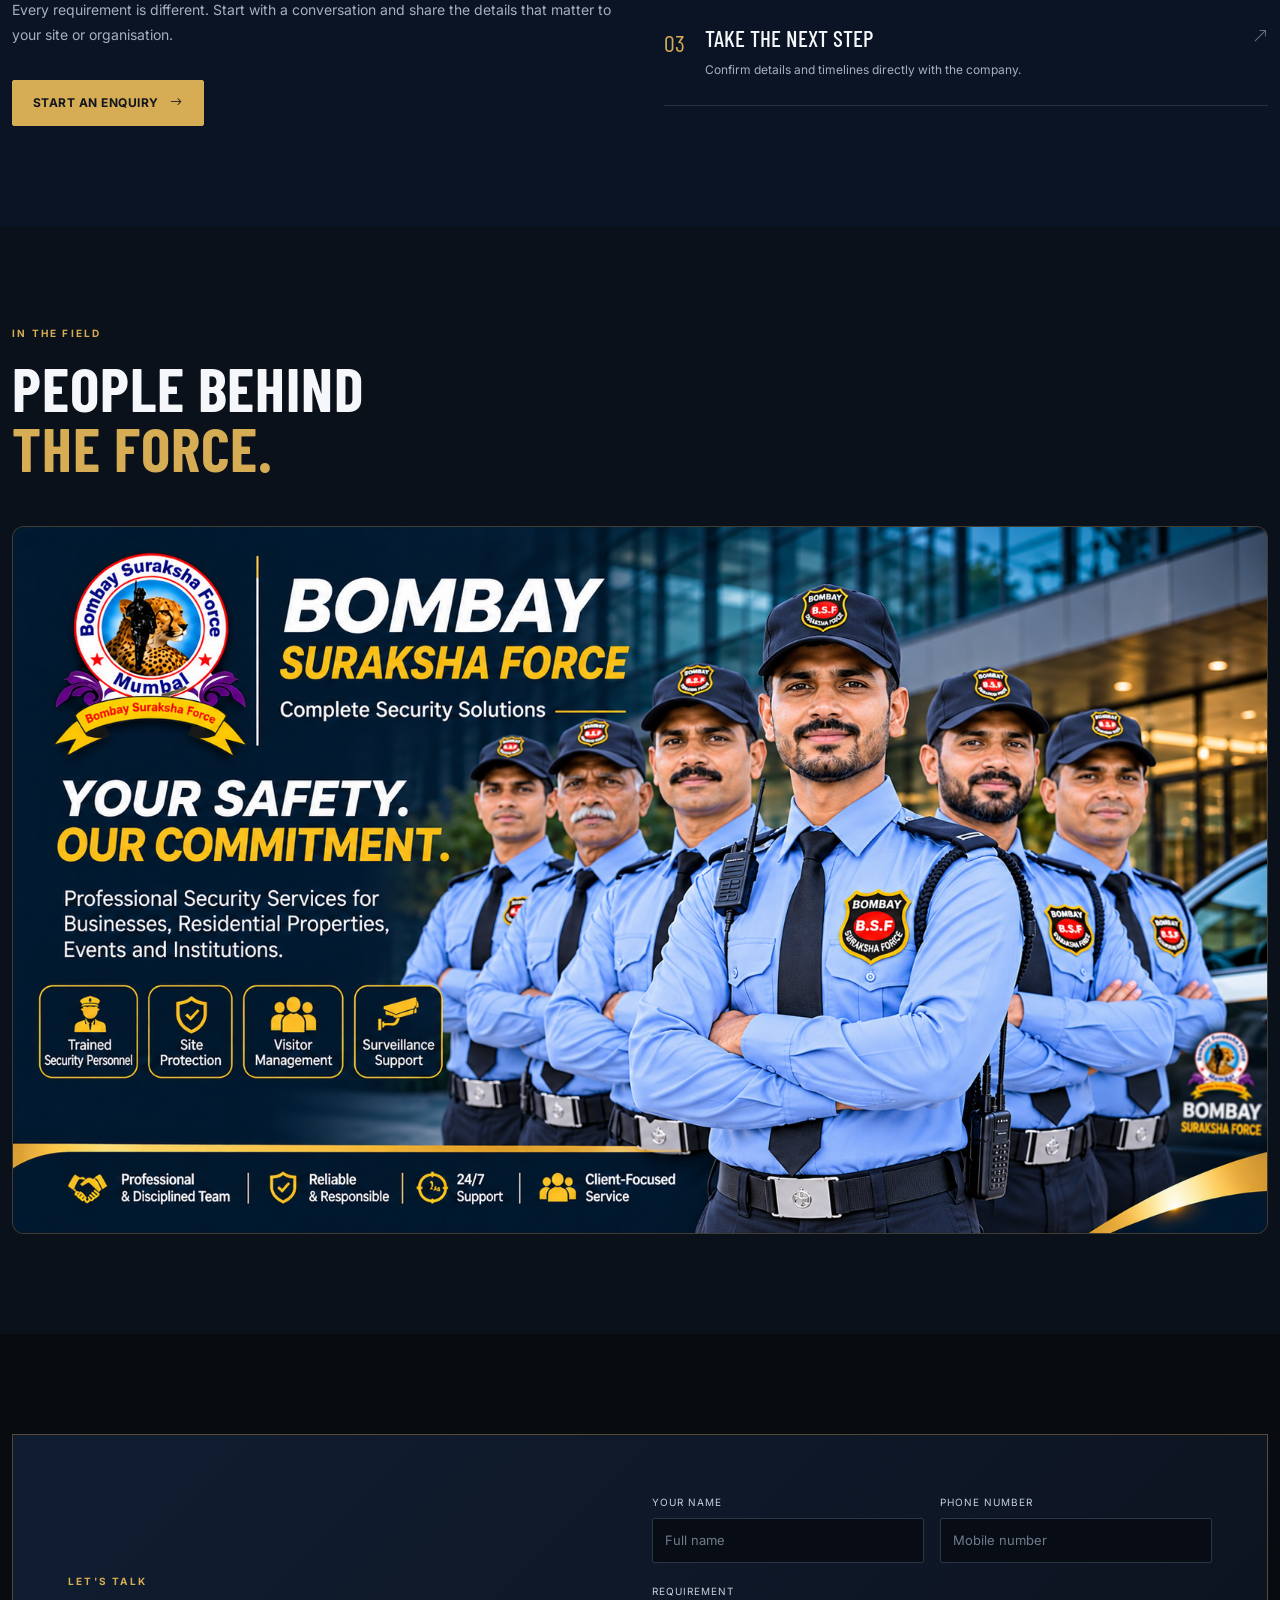
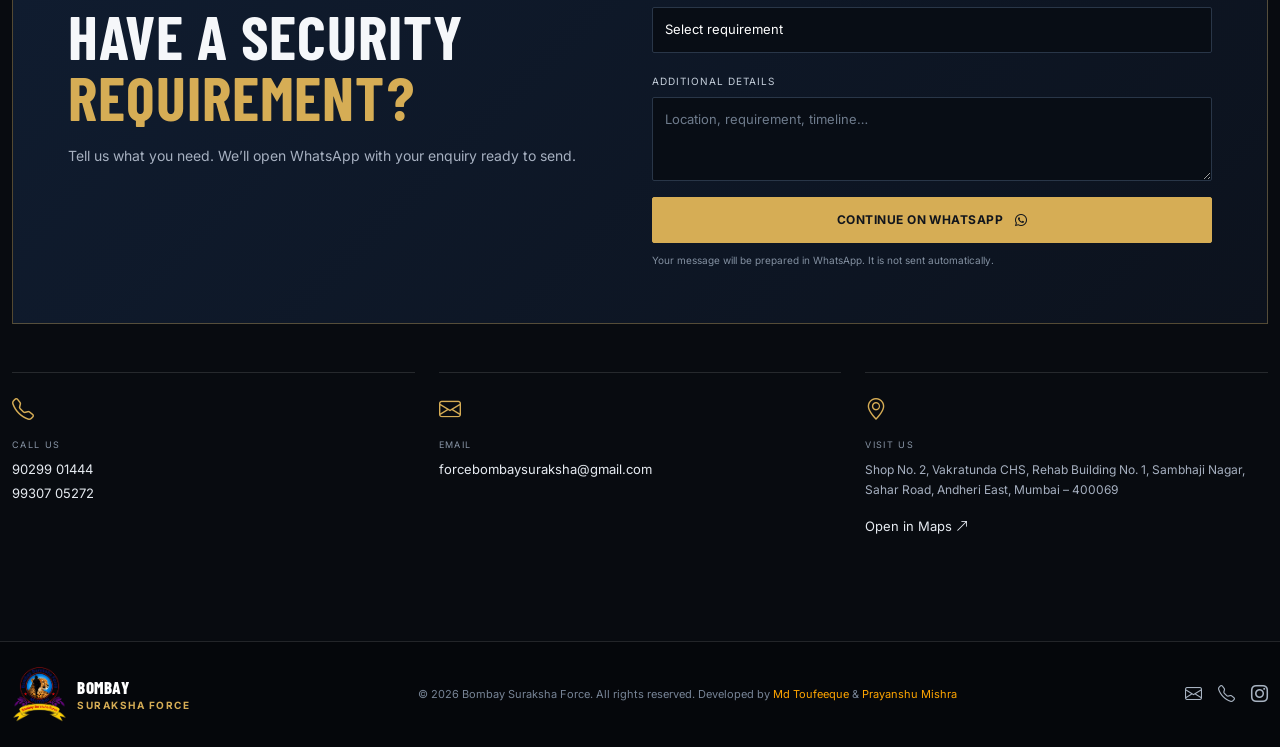
==== commit 3e0756cb: "Update website SEO" ====
--- a/index.html
+++ b/index.html
@@ -4,9 +4,30 @@
 <head>
   <meta charset="UTF-8">
   <meta name="viewport" content="width=device-width, initial-scale=1.0">
-  <title>Bombay Suraksha Force | Complete Security Solutions</title>
-  <meta name="description"
-    content="Bombay Suraksha Force provides security solutions in Mumbai. Contact our team for security service enquiries.">
+  <!-- <title>Bombay Suraksha Force | Complete Security Solutions</title> -->
+  
+<title>Security Services in Mumbai | Bombay Suraksha Force</title>
+
+<meta name="description" content="Looking for security services in Mumbai? Bombay Suraksha Force, based in Andheri East, offers security guard, event security and bouncer service enquiries. Contact our team.">
+
+<meta name="robots" content="index, follow">
+
+<link rel="canonical" href="https://bombaysurakshaforce.com/">
+
+<meta property="og:title" content="Bombay Suraksha Force | Security Services Mumbai">
+<meta property="og:description" content="Professional security services in Mumbai. Contact Bombay Suraksha Force for your security requirements.">
+<meta property="og:type" content="website">
+<meta property="og:url" content="https://bombaysurakshaforce.com/">
+<meta property="og:image" content="https://bombaysurakshaforce.com/assest/hero3.png">
+<meta property="og:site_name" content="Bombay Suraksha Force">
+
+<meta name="twitter:card" content="summary_large_image">
+<meta name="twitter:title" content="Bombay Suraksha Force | Mumbai">
+<meta name="twitter:description" content="Security services in Mumbai.">
+<meta name="twitter:image" content="https://bombaysurakshaforce.com/assest/hero3.png">
+
+  <!-- <meta name="description"
+    content="Bombay Suraksha Force provides security solutions in Mumbai. Contact our team for security service enquiries."> -->
   <meta name="theme-color" content="#0b1424">
 
   <!-- Website Favicon / Browser Tab Icon -->
@@ -21,6 +42,29 @@
   <link href="https://cdn.jsdelivr.net/npm/bootstrap@5.3.3/dist/css/bootstrap.min.css" rel="stylesheet">
   <link href="https://cdn.jsdelivr.net/npm/bootstrap-icons@1.11.3/font/bootstrap-icons.min.css" rel="stylesheet">
   <link rel="stylesheet" href="css/style.css">
+      <!-- Local Business SEO Schema -->
+    <script type="application/ld+json">
+    {
+      "@context": "https://schema.org",
+      "@type": "SecurityService",
+      "name": "Bombay Suraksha Force",
+      "url": "https://bombaysurakshaforce.com/",
+      "telephone": [
+        "+91-9029901444",
+        "+91-9930705272"
+      ],
+      "address": {
+        "@type": "PostalAddress",
+        "streetAddress": "Shop No. 2, Vakratunda CHS, Rehab Building No. 1, Sambhaji Nagar, Sahar Road, Andheri East",
+        "addressLocality": "Mumbai",
+        "addressRegion": "Maharashtra",
+        "postalCode": "400069",
+        "addressCountry": "IN"
+      },
+      "areaServed": "Mumbai"
+    }
+    </script>
+
 </head>
 
 <body>
@@ -482,7 +526,7 @@
             <div class="contact-detail"><i class="bi bi-geo-alt"></i><small>VISIT US</small>
               <p>Shop No. 2, Vakratunda CHS, Rehab Building No. 1, Sambhaji Nagar, Sahar Road, Andheri East, Mumbai –
                 400069</p><a target="_blank" rel="noopener"
-                href="https://www.google.com/maps/search/?api=1&query=Shop%20No.%202%2C%20Vakratunda%20CHS%2C%20Sambhaji%20Nagar%2C%20Sahar%20Road%2C%20Andheri%20East%2C%20Mumbai%20400069">Open
+                href="https://www.google.com/maps/dir//BOMBAY+SURAKSHA+FORCE,+REHEB+BUILDING+NO+.+1,+C+WING+VAKRATUNDA+CHSB,+SHOP+NO+2,+Sahar+Rd,+Sambhaji+Nagar,+Andheri+East,+Mumbai,+Maharashtra+400069/@23.1919605,81.5706102,15z/data=!4m8!4m7!1m0!1m5!1m1!1s0x3be7c931e62be8cb:0xf3dbb0f293361b8f!2m2!1d72.8489161!2d19.1122434!5m1!1e1?entry=ttu&g_ep=EgoyMDI2MTEwMS4wIKXMDSoASAFQAw%3D%3D">Open
                 in Maps <i class="bi bi-arrow-up-right"></i></a>
             </div>
           </div>
@@ -504,7 +548,10 @@
         </span>
       </a>
       <p>© <span id="year"></span> Bombay Suraksha Force. All rights reserved. Developed by <a href="tel:8982701172"
-          target="_blank" rel="noopener" aria-label="Visit our website" style="color: orange;">Md Toufeeque</a></p>
+          target="_blank" rel="noopener" aria-label="Visit our website" style="color: orange;">Md Toufeeque</a> & <a href="tel:9301984168"
+          target="_blank" rel="noopener" aria-label="Visit our website" style="color: orange;">Prayanshu Mishra</a> 
+        </p>
+
       <div class="footer-links"><a href="mailto:forcebombaysuraksha@gmail.com" aria-label="Email"><i
             class="bi bi-envelope"></i></a><a href="tel:9029901444" aria-label="Call"><i
             class="bi bi-telephone"></i></a><a id="instagramLink" href="https://www.instagram.com/forcebombaysuraksha/"
--- a/css/style.css
+++ b/css/style.css
@@ -1346,3 +1346,28 @@
     transition: none;
   }
 }
+
+/* Fix unwanted horizontal scrolling on mobile */
+html,
+body {
+  width: 100%;
+  max-width: 100%;
+  overflow-x: hidden;
+}
+
+*,
+*::before,
+*::after {
+  box-sizing: border-box;
+}
+
+img,
+video,
+iframe {
+  max-width: 100%;
+}
+
+.container,
+.container-fluid {
+  max-width: 100%;
+}
